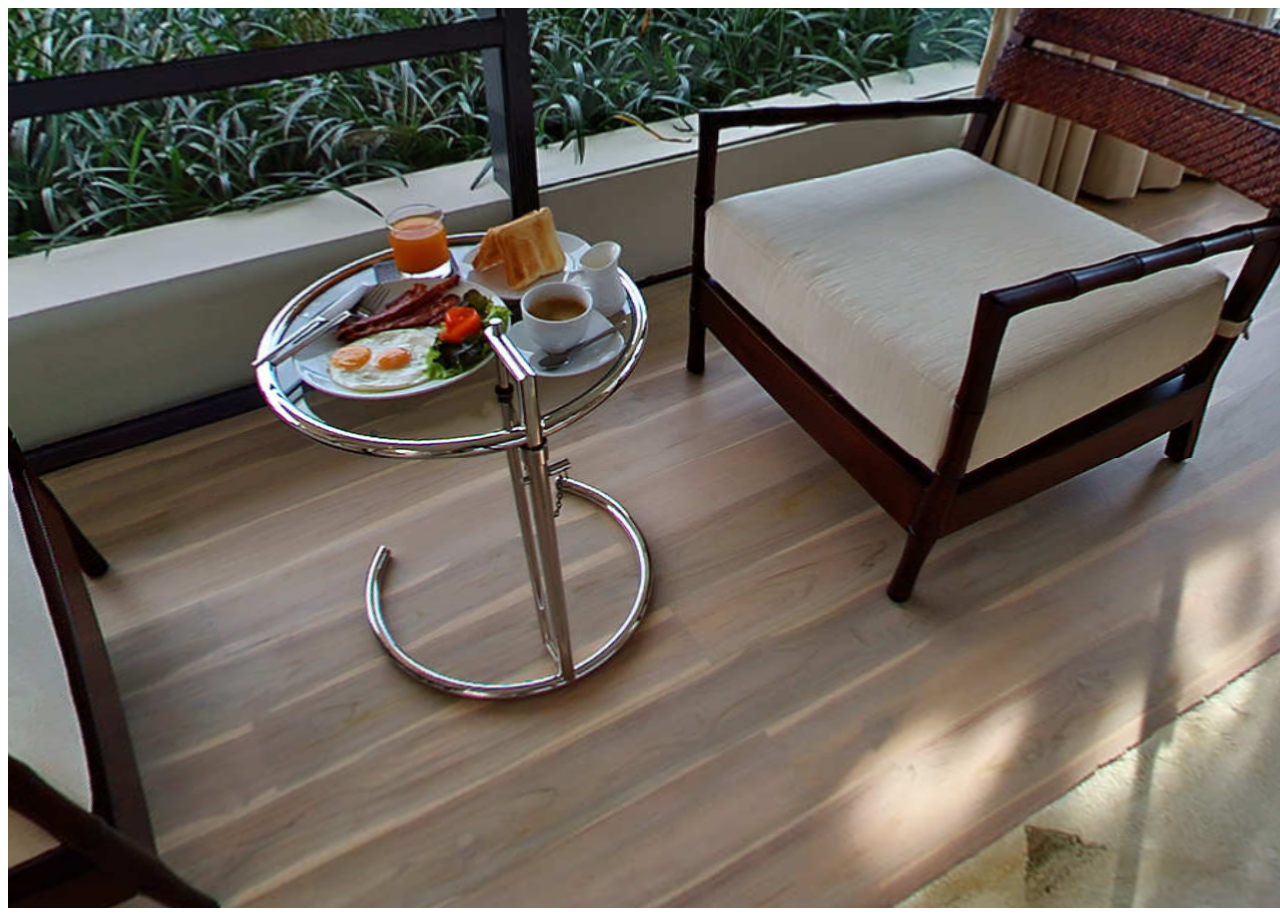
==== index.html @ 9fb8261e "全景" ====
<!DOCTYPE html>
<html lang="en">
    <head>
        <meta charset="UTF-8">
        <meta name="viewport" content="width=device-width, initial-scale=1.0">
        <meta http-equiv="X-UA-Compatible" content="ie=edge">
        <title>MacAulish_</title>
        <link href="css/index.css" rel="stylesheet"></link>
        <script src="lib/three.min.js"></script>
        <script src="lib/OrbitControls.js"></script>
        <script src="lib/CSS3DRenderer.js"></script>
        <!-- <script src="https://threejs.org/build/three.js"></script>
        <script src="https://threejs.org/examples/js/controls/OrbitControls.js"></script> -->
    </head>
    <body onload="init()">
        <!-- <span class="title_text_gradient">王田朝你个傻叉</span> -->
        <div id="content"></div>
    </body>
    <script>
        var villaId = "demo";
        var name_arr =["view1","view2"];//分类地址
        var load_url = 'images/panorama';//相对根路径
    </script>
    <script src="js/three_font.js"></script>
    <style type="text/css"> 
    </style>
</html>
---- css/index.css ----
.title_text_gradient {
    -webkit-background-clip: text;
    -webkit-text-fill-color: transparent;
    background-image: -webkit-gradient(linear, left 0, right 0, from(rgb(4, 94, 170)), to(rgb(1, 152, 216)));
    font-size: 40px;
    font-weight: bold;
}
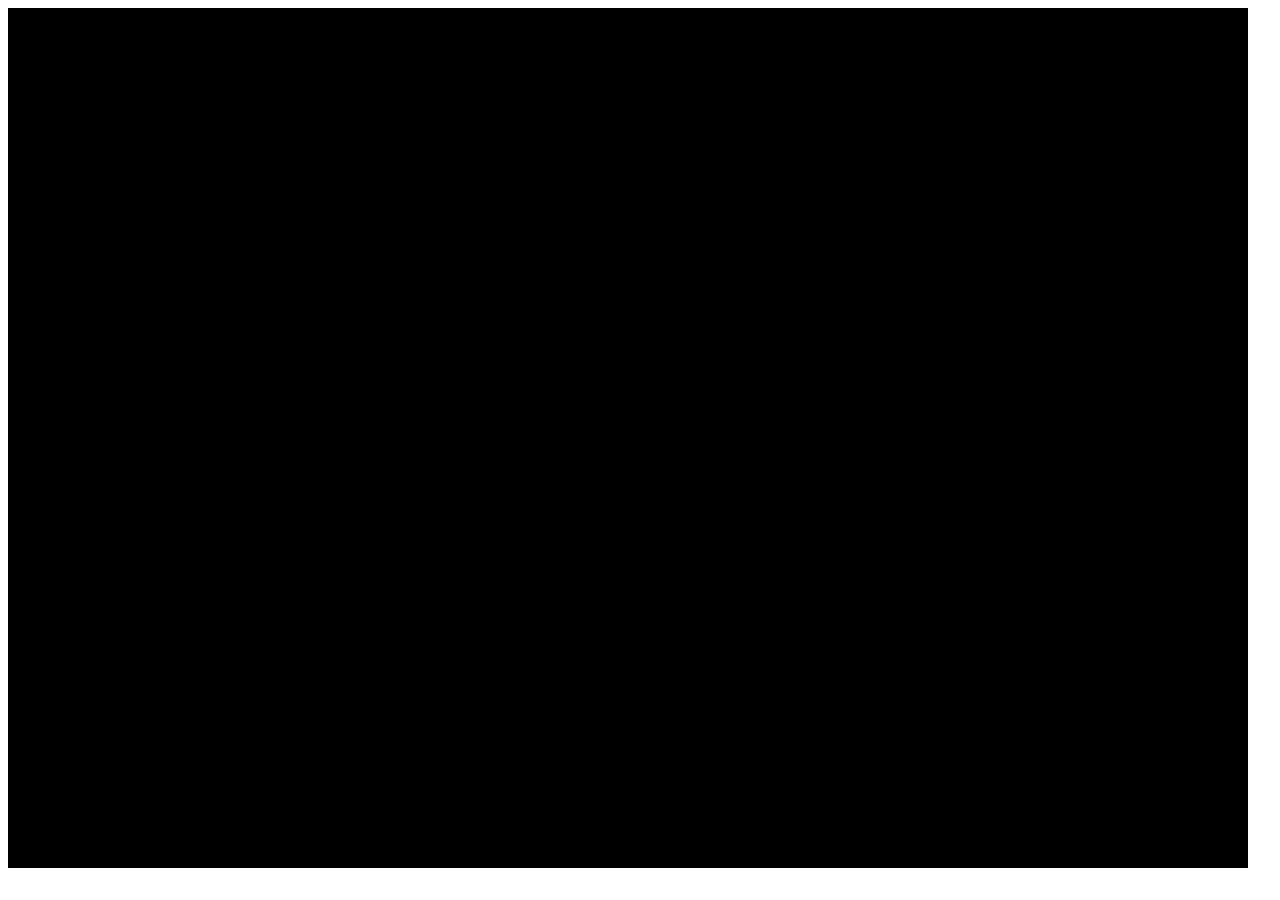
==== commit 49ec887e: "1" ====
--- a/index.html
+++ b/index.html
@@ -10,18 +10,18 @@
         <script src="lib/OrbitControls.js"></script>
         <script src="lib/CSS3DRenderer.js"></script>
         <!-- <script src="https://threejs.org/build/three.js"></script>
-        <script src="https://threejs.org/examples/js/controls/OrbitControls.js"></script> -->
+            <script src="https://threejs.org/examples/js/controls/OrbitControls.js"></script> -->
     </head>
     <body onload="init()">
         <!-- <span class="title_text_gradient">王田朝你个傻叉</span> -->
         <div id="content"></div>
     </body>
+    <script src="js/three_font.js"></script>
     <script>
         var villaId = "demo";
         var name_arr =["view1","view2"];//分类地址
         var load_url = 'images/panorama';//相对根路径
     </script>
-    <script src="js/three_font.js"></script>
     <style type="text/css"> 
     </style>
 </html>
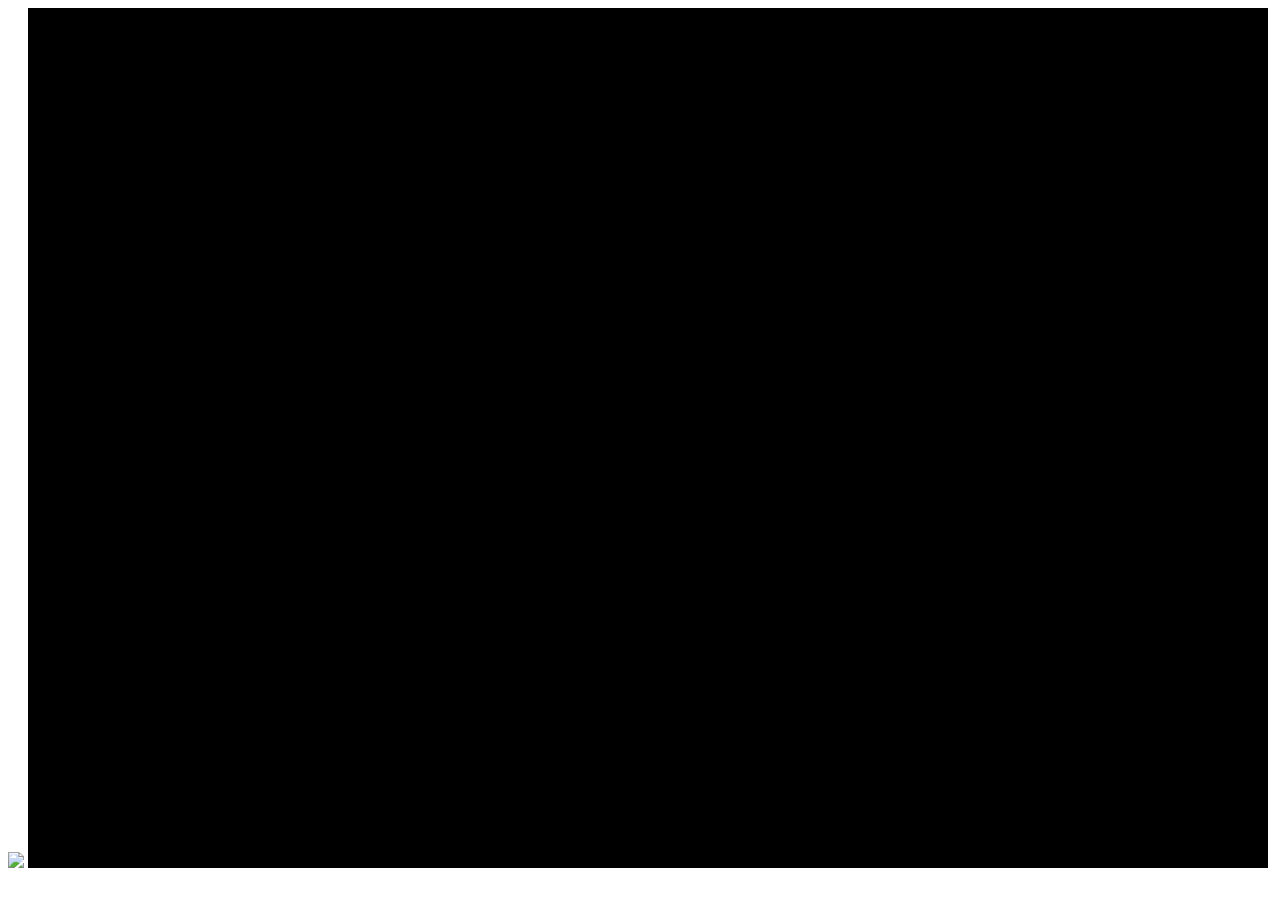
==== commit f1589f05: "1" ====
--- a/index.html
+++ b/index.html
@@ -14,7 +14,7 @@
     </head>
     <body onload="init()">
         <!-- <span class="title_text_gradient">王田朝你个傻叉</span> -->
-        <div id="content"></div>
+        <image src="https://file.fangline.cn/erp/dict_loading.gif" id="loading"></image>
     </body>
     <script src="js/three_font.js"></script>
     <script>
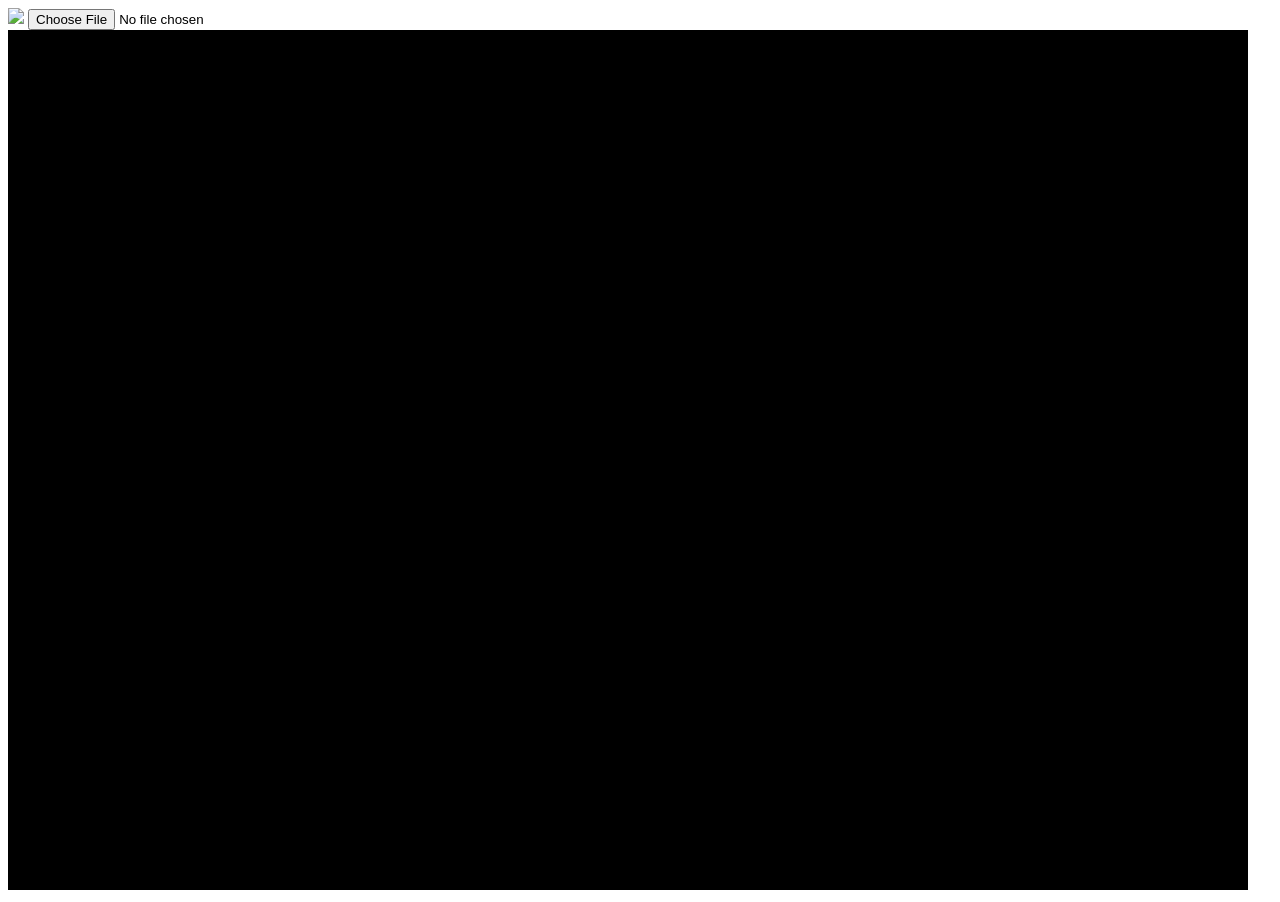
==== commit a8b5d676: "选择本地文件显示全景" ====
--- a/index.html
+++ b/index.html
@@ -15,6 +15,7 @@
     <body onload="init()">
         <!-- <span class="title_text_gradient">王田朝你个傻叉</span> -->
         <image src="https://file.fangline.cn/erp/dict_loading.gif" id="loading"></image>
+        <input id="selectFile" accept="image/*" type="file"/>
     </body>
     <script src="js/three_font.js"></script>
     <script>
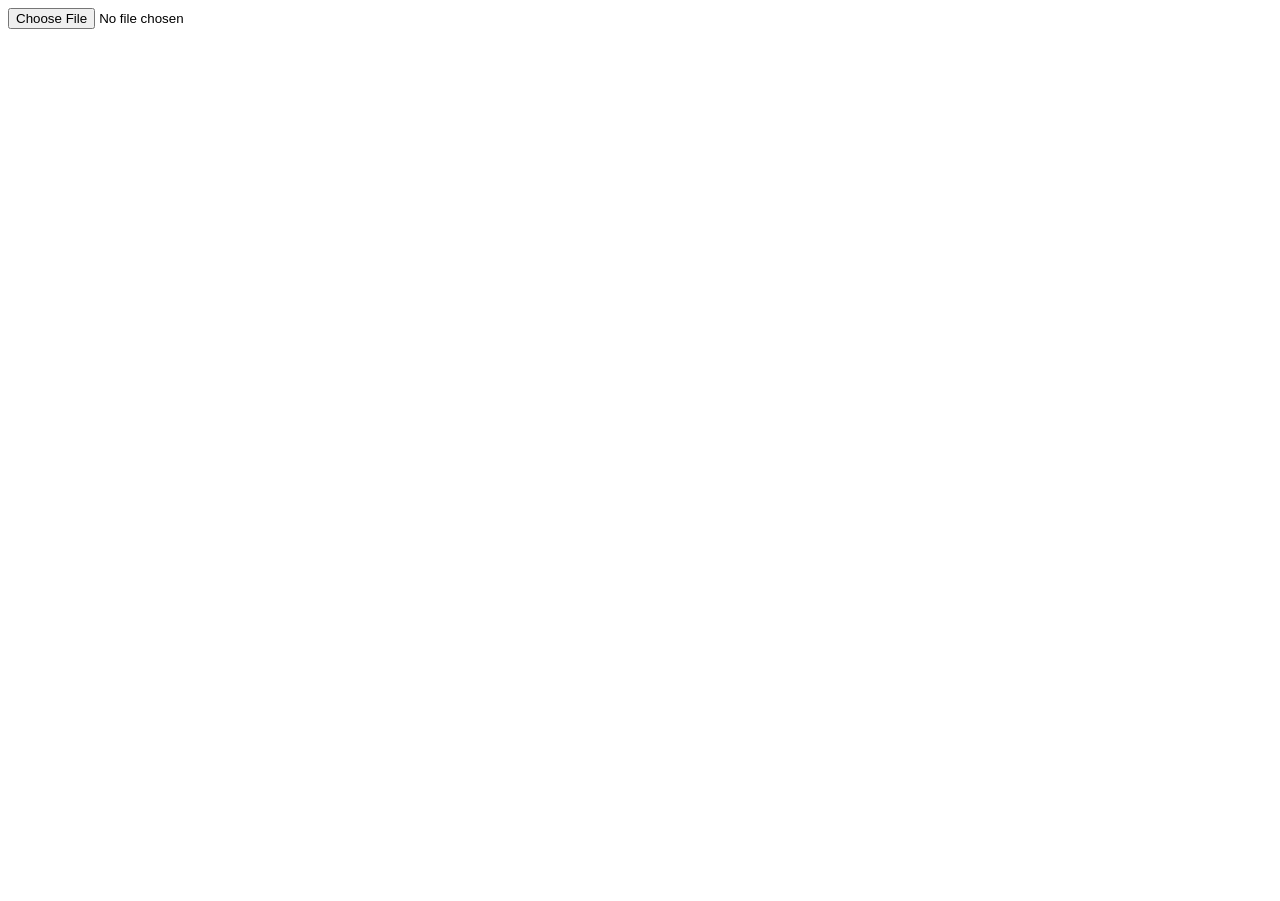
==== commit 272ade65: "noloading" ====
--- a/index.html
+++ b/index.html
@@ -14,7 +14,7 @@
     </head>
     <body onload="init()">
         <!-- <span class="title_text_gradient">王田朝你个傻叉</span> -->
-        <image src="https://file.fangline.cn/erp/dict_loading.gif" id="loading"></image>
+        <!-- <image src="https://file.fangline.cn/erp/dict_loading.gif" id="loading"></image> -->
         <input id="selectFile" accept="image/*" type="file"/>
     </body>
     <script src="js/three_font.js"></script>
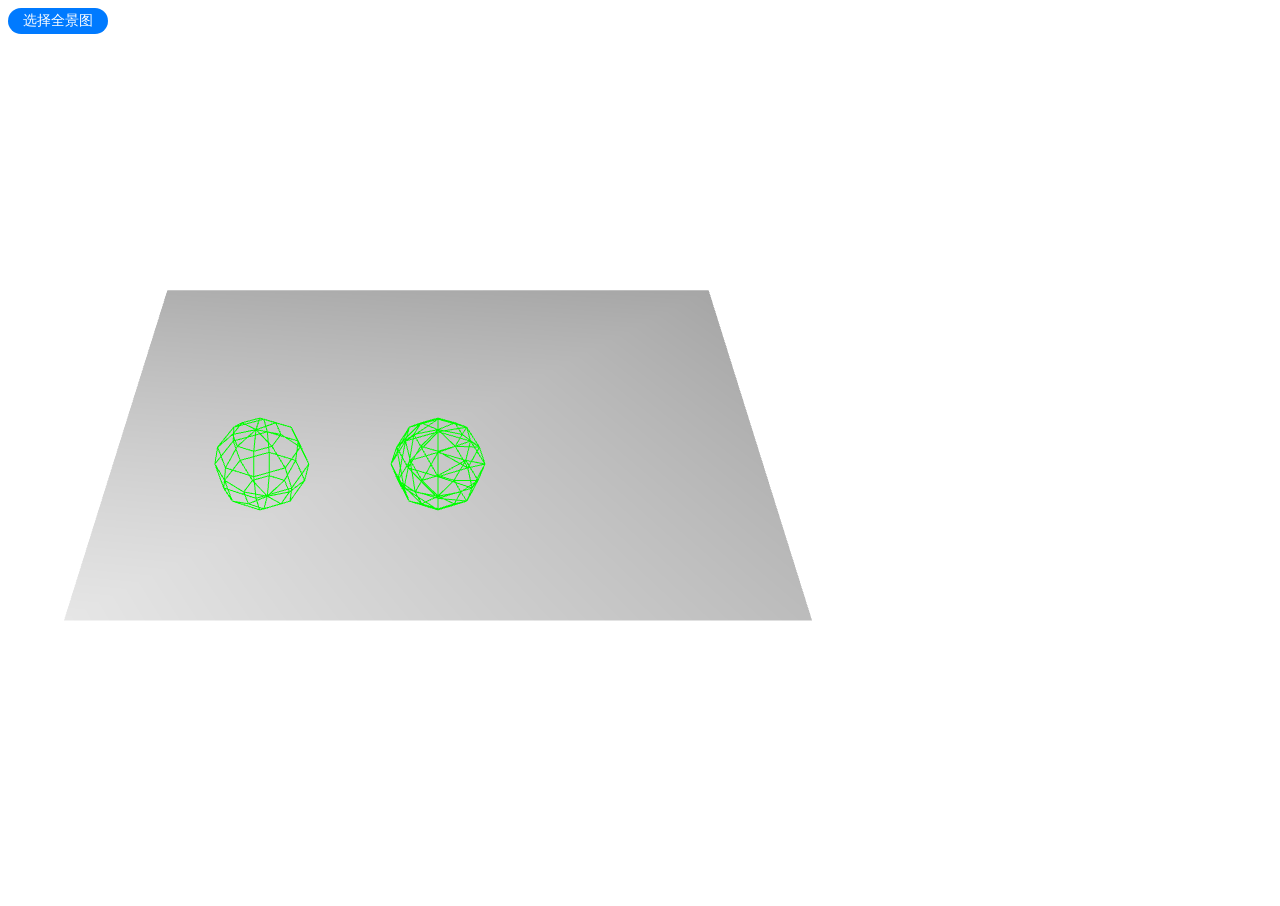
==== commit 0defac8d: "加入射线跟踪鼠标" ====
--- a/index.html
+++ b/index.html
@@ -12,16 +12,28 @@
         <!-- <script src="https://threejs.org/build/three.js"></script>
             <script src="https://threejs.org/examples/js/controls/OrbitControls.js"></script> -->
     </head>
-    <body onload="init()">
+    <body>
         <!-- <span class="title_text_gradient">王田朝你个傻叉</span> -->
         <!-- <image src="https://file.fangline.cn/erp/dict_loading.gif" id="loading"></image> -->
-        <input id="selectFile" accept="image/*" type="file"/>
+        <div>
+            <input id="selectFile" accept="image/*" type="file" class="select_file"/>
+            <label for="selectFile" class="select_file_btn">
+                选择全景图
+            </label>
+        </div>
+        <div id="container" class="container"></div>
     </body>
     <script src="js/three_font.js"></script>
     <script>
         var villaId = "demo";
+        var width;
+        var height;
+        var scene;
+        var camera;
+        var renderer;
         var name_arr =["view1","view2"];//分类地址
         var load_url = 'images/panorama';//相对根路径
+        init();
     </script>
     <style type="text/css"> 
     </style>
--- a/css/index.css
+++ b/css/index.css
@@ -4,4 +4,16 @@
     background-image: -webkit-gradient(linear, left 0, right 0, from(rgb(4, 94, 170)), to(rgb(1, 152, 216)));
     font-size: 40px;
     font-weight: bold;
+}
+.select_file {
+    display: none;
+}
+.select_file_btn {
+    display: inline-block;
+    padding: 4px 15px;
+    border-radius: 14px;
+    background: #007aff;
+    color: #fff;
+    font-size: 14px;
+    cursor: pointer;
 }
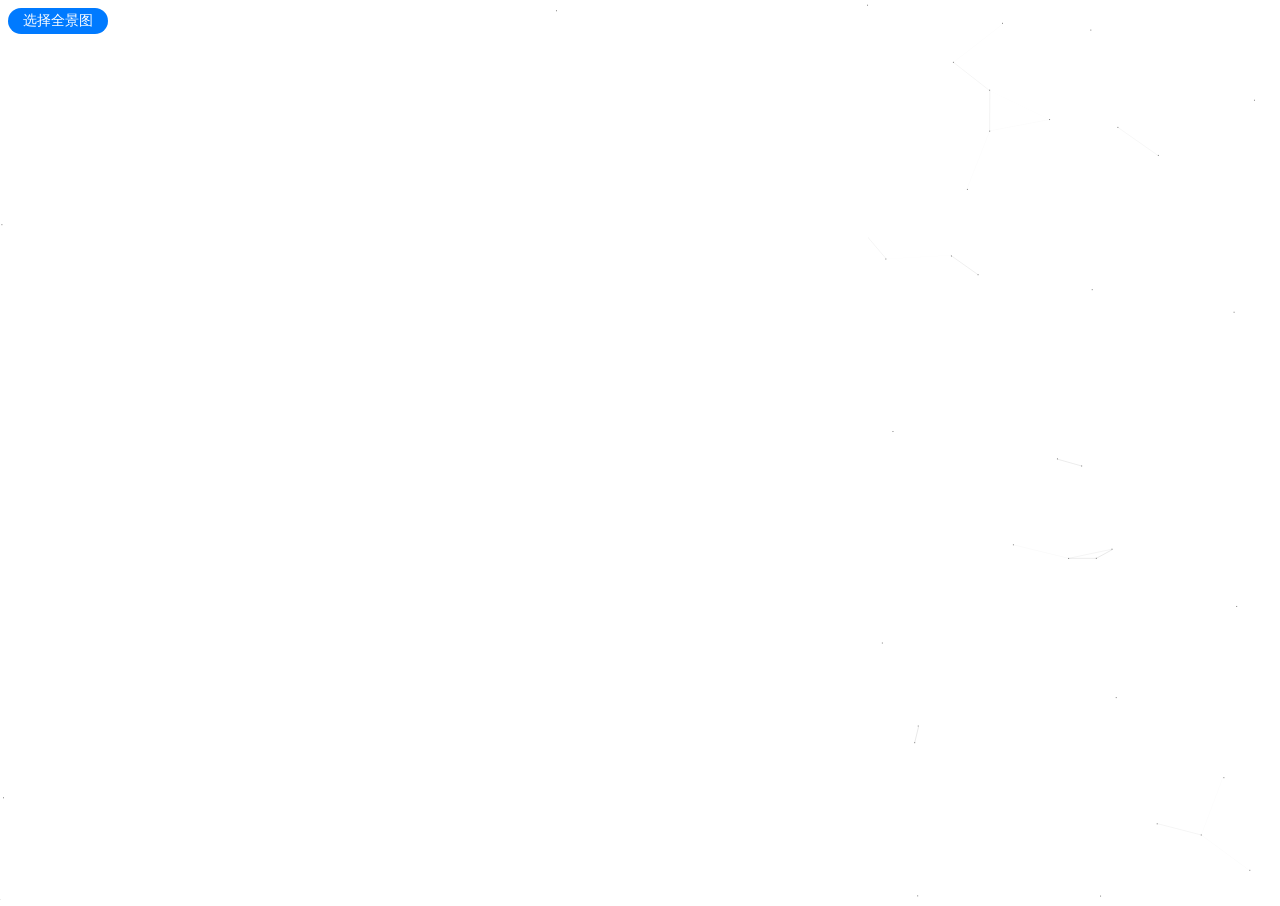
==== commit 60aa8108: "graphics" ====
--- a/index.html
+++ b/index.html
@@ -23,6 +23,7 @@
         </div>
         <div id="container" class="container"></div>
     </body>
+        <script src="lib/graphics.js"></script>
     <script src="js/three_font.js"></script>
     <script>
         var villaId = "demo";
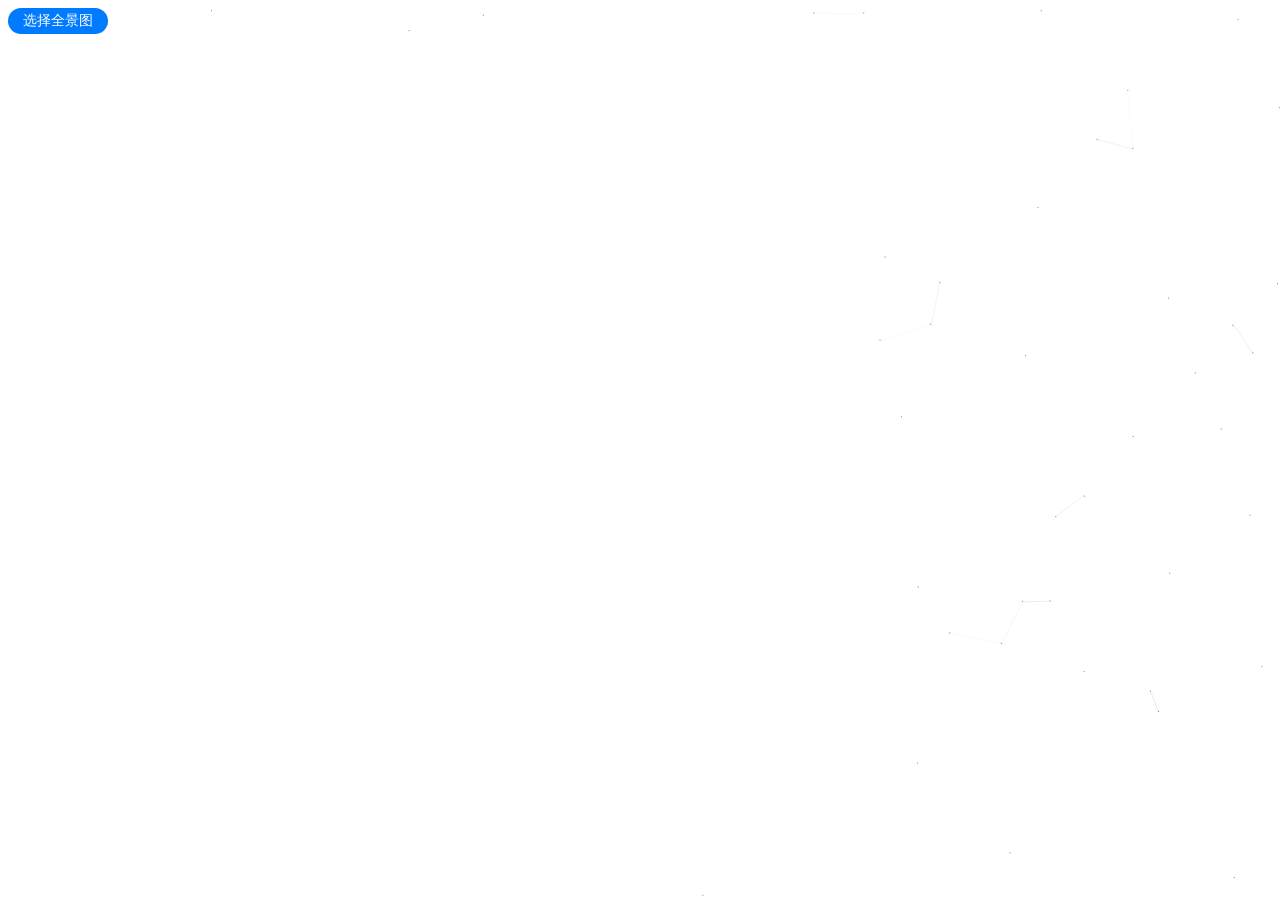
==== commit db50e264: "Remove commented title text from index.html Remove commented-out title text from HTML." ====
--- a/index.html
+++ b/index.html
@@ -13,7 +13,6 @@
             <script src="https://threejs.org/examples/js/controls/OrbitControls.js"></script> -->
     </head>
     <body>
-        <!-- <span class="title_text_gradient">王田朝你个傻叉</span> -->
         <!-- <image src="https://file.fangline.cn/erp/dict_loading.gif" id="loading"></image> -->
         <div>
             <input id="selectFile" accept="image/*" type="file" class="select_file"/>
@@ -38,4 +37,4 @@
     </script>
     <style type="text/css"> 
     </style>
-</html>+</html>
